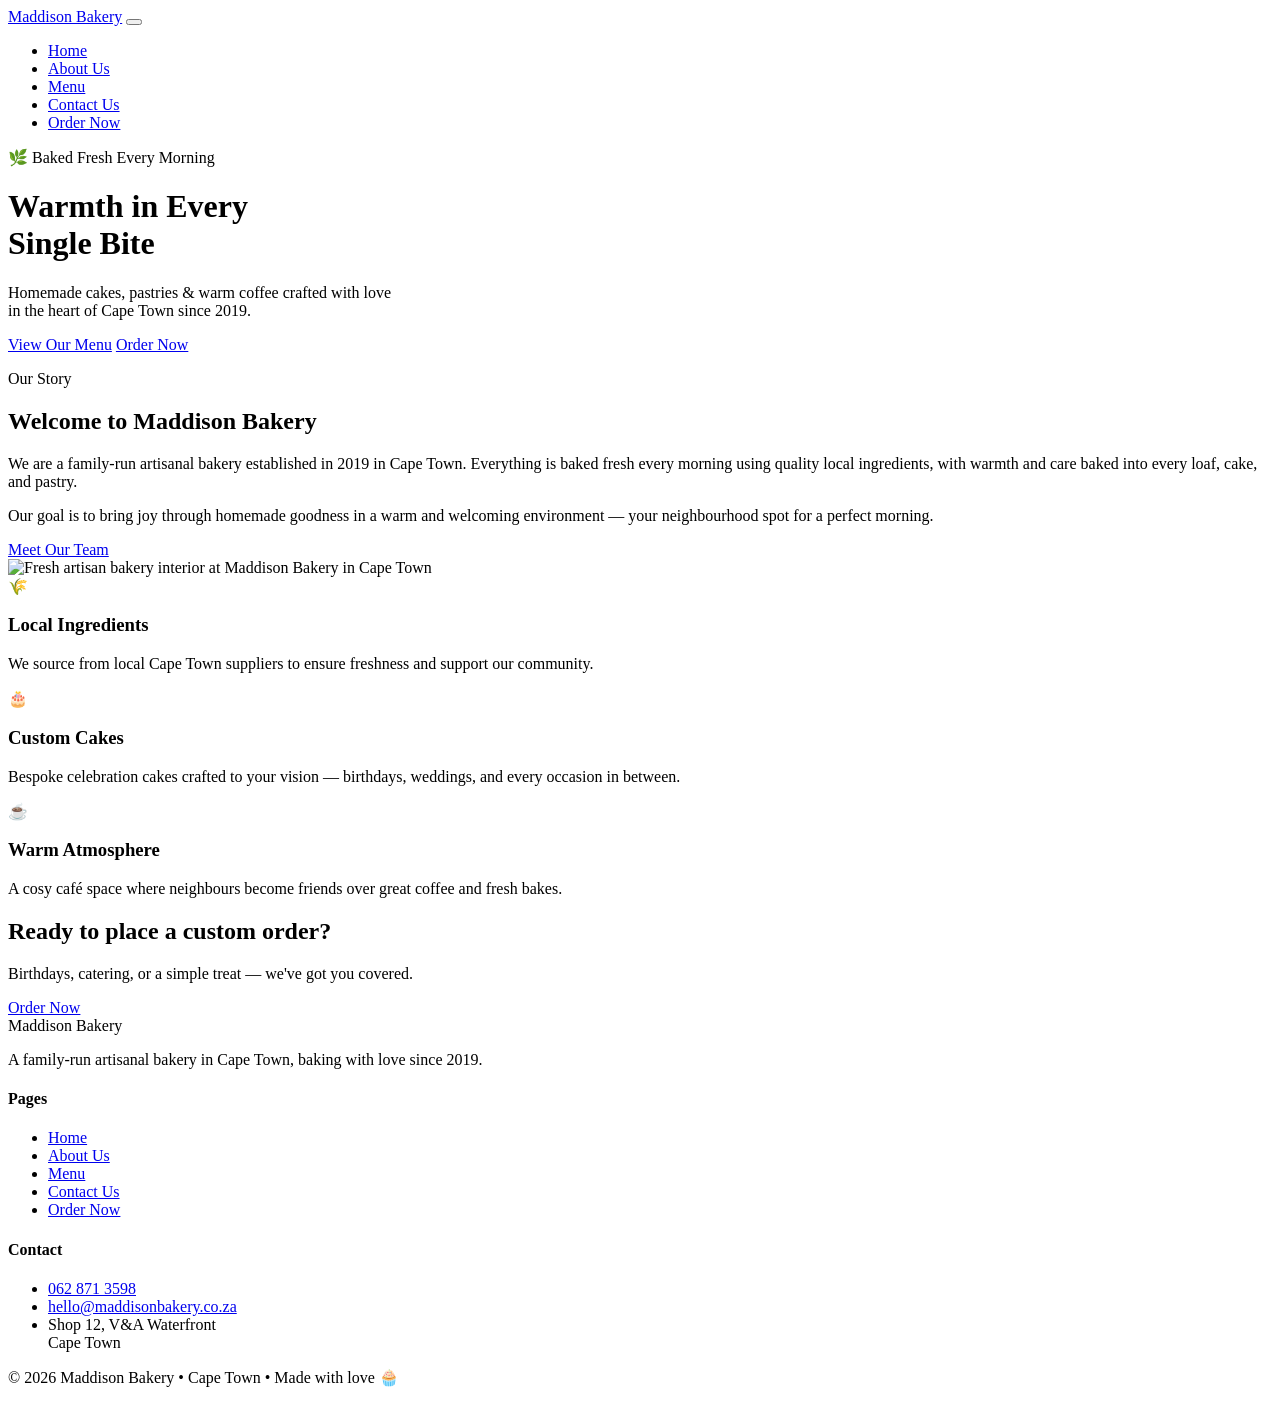
==== index.html @ f79c2243 "Add files via upload" ====
<!DOCTYPE html>
<html lang="en">
<head>
    <meta charset="UTF-8">
    <meta name="viewport" content="width=device-width, initial-scale=1.0">

    <meta name="description" content="Maddison Bakery is a family-run artisanal bakery in Cape Town offering fresh cakes, pastries, coffee and custom orders.">
    
    <meta name="keywords" content="Maddison Bakery, Cape Town bakery, artisan bakery, homemade cakes, pastries, cupcakes, fresh bread, coffee shop, custom cakes">
    <title>Maddison Bakery | Fresh Homemade Bakes — Cape Town</title>

    <link rel="stylesheet" href="css/style.css">
</head>
<body>

    <nav>
        <div class="nav-inner">
            <a href="index.html" class="nav-logo">Maddison <span>Bakery</span></a>
            <button 
                class="nav-toggle" 
                aria-label="Toggle navigation menu"
                aria-expanded="false">
                <span></span><span></span><span></span>
            </button>
            <ul class="nav-links">
                <li><a href="index.html" class="active">Home</a></li>
                <li><a href="about.html">About Us</a></li>
                <li><a href="menu.html">Menu</a></li>
                <li><a href="contact.html">Contact Us</a></li>
                <li class="nav-cta"><a href="order.html">Order Now</a></li>
            </ul>
        </div>
    </nav>

    <header class="hero">
        <div class="hero-content">
            <div class="hero-badge">🌿 Baked Fresh Every Morning</div>
            <h1>Warmth in Every<br>Single Bite</h1>
            <p>Homemade cakes, pastries &amp; warm coffee crafted with love<br>in the heart of Cape Town since 2019.</p>
            <div class="hero-btns">
                <a href="menu.html" class="btn btn-primary">View Our Menu</a>
                <a href="order.html" class="btn btn-outline">Order Now</a>
            </div>
        </div>
    </header>

    <main>
        <section class="section">
            <div class="container">
                <div class="welcome-grid">
                    <div class="welcome-text">
                        <p class="section-subtitle">Our Story</p>
                        <h2 class="section-title">Welcome to Maddison Bakery</h2>
                        <div class="divider"></div>
                        <p>We are a family-run artisanal bakery established in 2019 in Cape Town. Everything is baked fresh every morning using quality local ingredients, with warmth and care baked into every loaf, cake, and pastry.</p>
                        <p>Our goal is to bring joy through homemade goodness in a warm and welcoming environment — your neighbourhood spot for a perfect morning.</p>
                        <a href="about.html" class="btn btn-teal mt-12">Meet Our Team</a>
                    </div>
                    <div class="welcome-img">
                        <img
                           src="images/bakery-hero.jpg"
                           alt="Fresh artisan bakery interior at Maddison Bakery in Cape Town"
                           loading="lazy">
                    </div>
                </div>
            </div>
        </section>

        <div class="highlights">
            <div class="container">
                <div class="highlights-grid">
                    <div class="highlight-card">
                        <div class="highlight-icon">🌾</div>
                        <h3>Local Ingredients</h3>
                        <p>We source from local Cape Town suppliers to ensure freshness and support our community.</p>
                    </div>
                    <div class="highlight-card">
                        <div class="highlight-icon">🎂</div>
                        <h3>Custom Cakes</h3>
                        <p>Bespoke celebration cakes crafted to your vision — birthdays, weddings, and every occasion in between.</p>
                    </div>
                    <div class="highlight-card">
                        <div class="highlight-icon">☕</div>
                        <h3>Warm Atmosphere</h3>
                        <p>A cosy café space where neighbours become friends over great coffee and fresh bakes.</p>
                    </div>
                </div>
            </div>
        </div>

        <section class="cta-strip">
            <div class="container">
               <h2>Ready to place a custom order?</h2>
               <p>Birthdays, catering, or a simple treat — we've got you covered.</p>
                <a href="order.html" class="btn btn-primary">Order Now</a>
            </div>
        </section>
    </main>

    <footer>
        <div class="container">
            <div class="footer-inner">
                <div class="footer-brand">
                    <div class="nav-logo">Maddison <span class="footer-logo-accent">Bakery</span></div>
                    <p>A family-run artisanal bakery in Cape Town, baking with love since 2019.</p>
                </div>
                <div class="footer-col">
                    <h4>Pages</h4>
                    <ul>
                        <li><a href="index.html">Home</a></li>
                        <li><a href="about.html">About Us</a></li>
                        <li><a href="menu.html">Menu</a></li>
                        <li><a href="contact.html">Contact Us</a></li>
                        <li><a href="order.html">Order Now</a></li>
                    </ul>
                </div>
                <div class="footer-col">
                    <h4>Contact</h4>
                    <ul>
                        <li><a href="tel:0628713598">062 871 3598</a></li>
                        <li><a href="mailto:hello@maddisonbakery.co.za">hello@maddisonbakery.co.za</a></li>
                        <li><span class="footer-address">Shop 12, V&A Waterfront<br>Cape Town</span></li>
                    </ul>
                </div>
            </div>
            <div class="footer-bottom">
                <p>© 2026 Maddison Bakery • Cape Town • Made with love 🧁</p>
            </div>
        </div>
    </footer>
    <script src="js/script.js"></script>
</body>
</html>
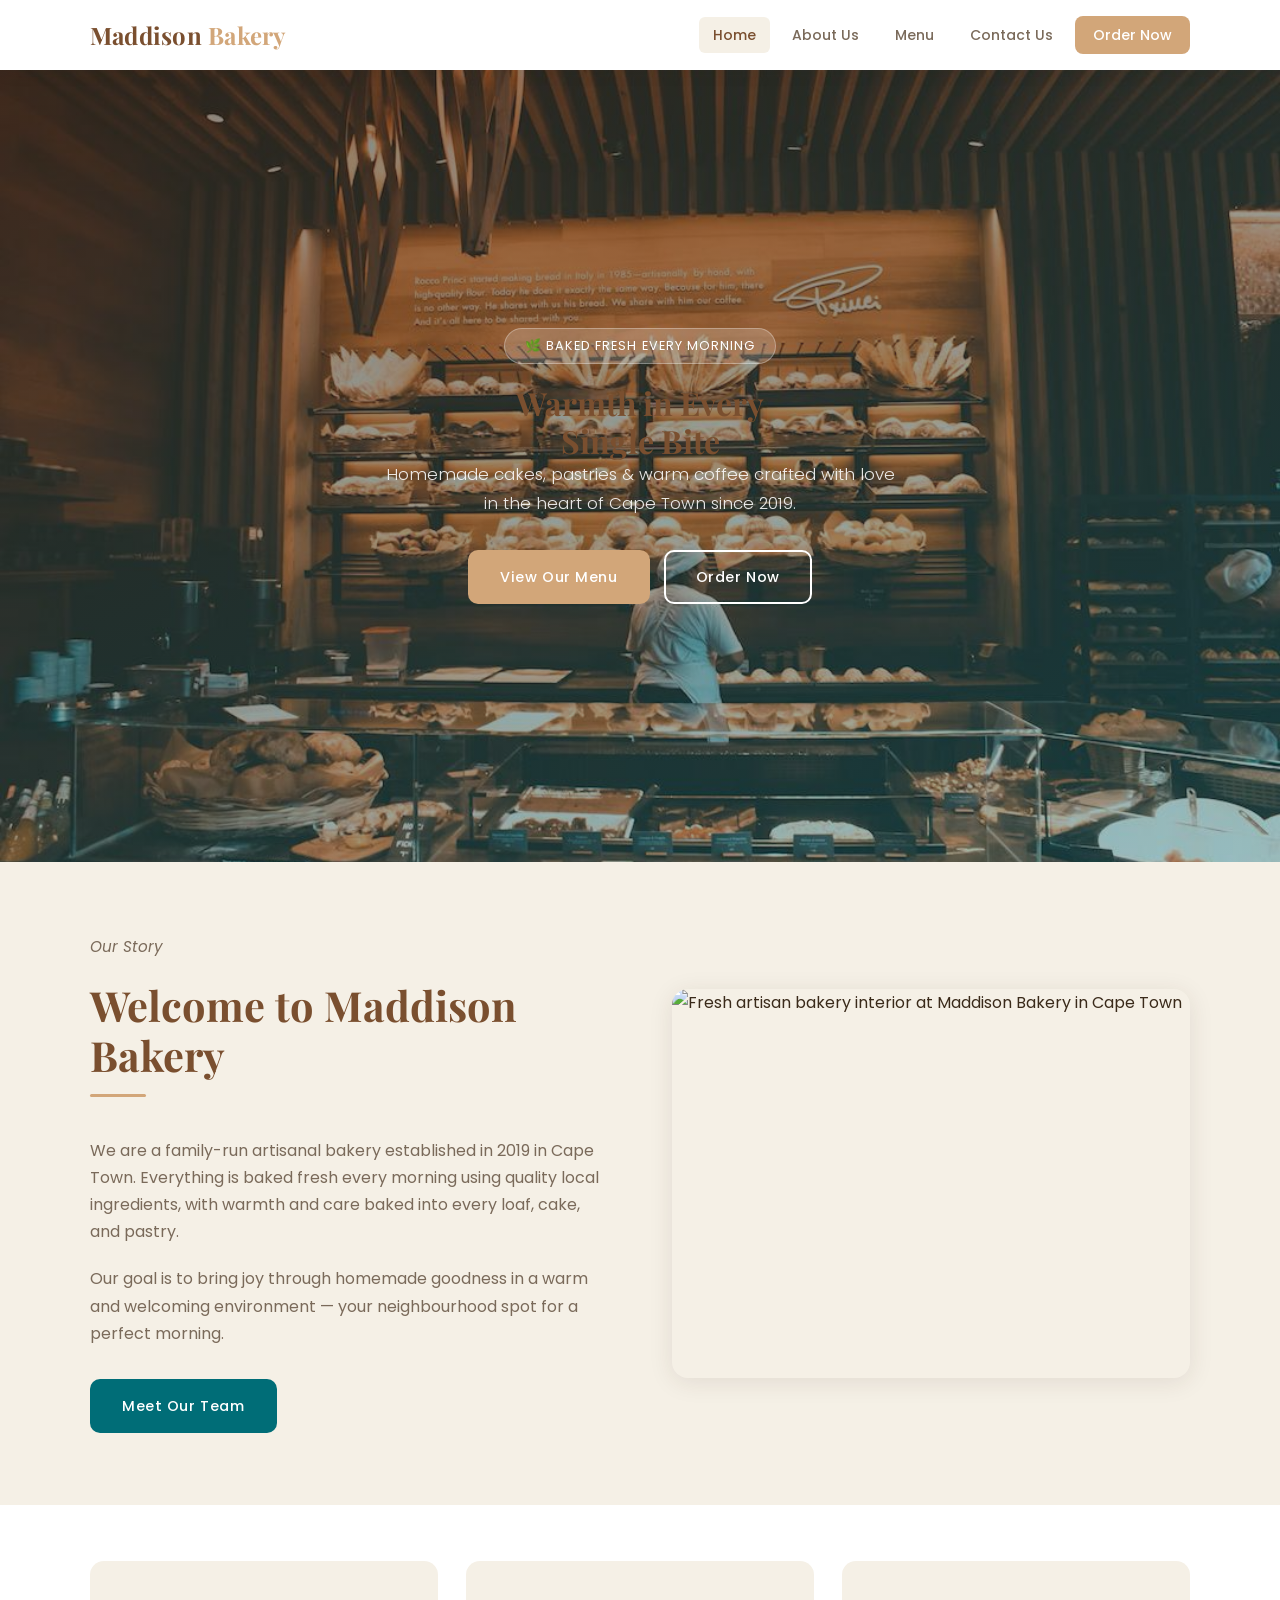
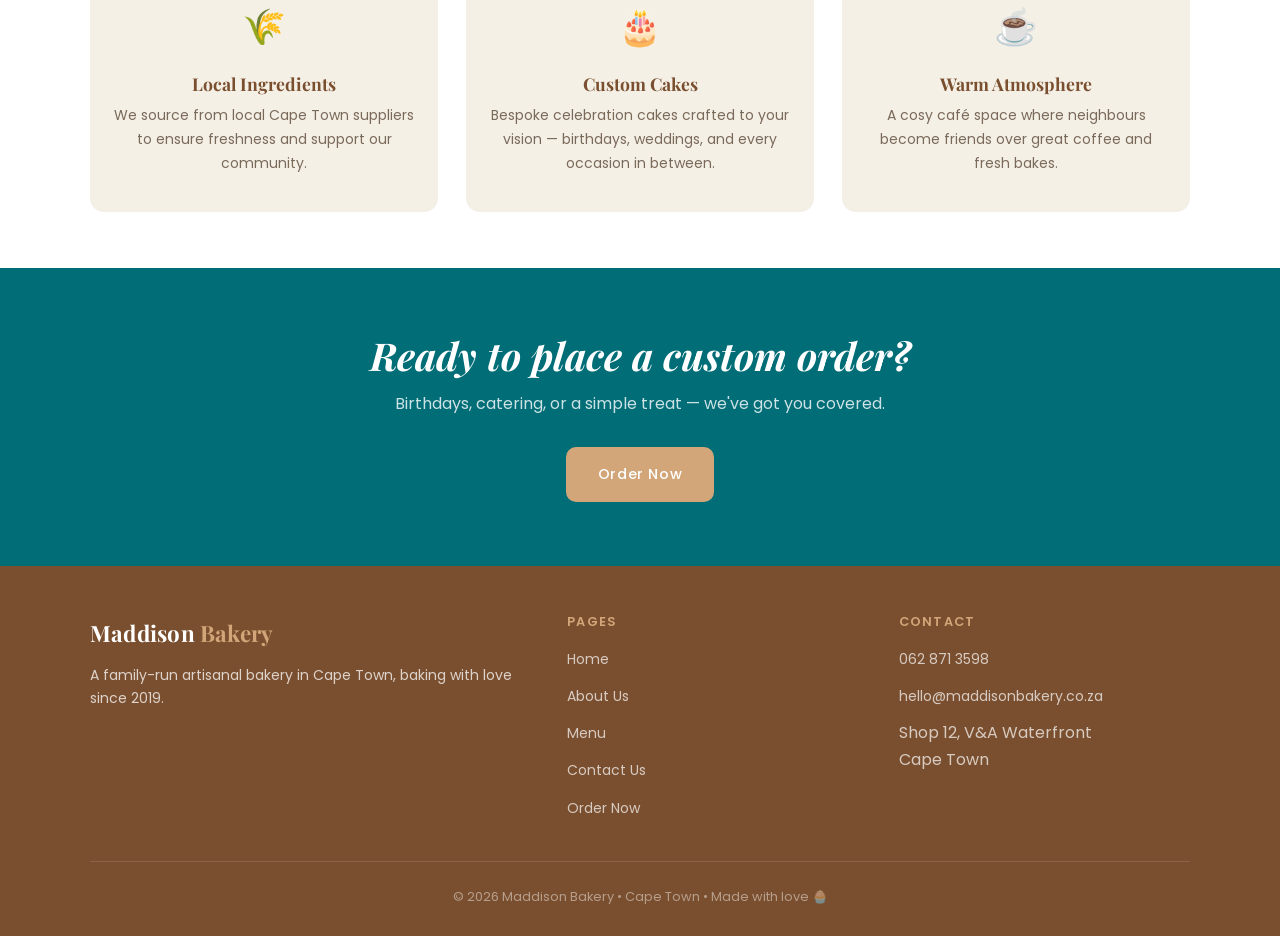
==== commit 5e3c4e65: "Add files via upload" ====
--- a/index.html
+++ b/index.html
@@ -9,7 +9,7 @@
     <meta name="keywords" content="Maddison Bakery, Cape Town bakery, artisan bakery, homemade cakes, pastries, cupcakes, fresh bread, coffee shop, custom cakes">
     <title>Maddison Bakery | Fresh Homemade Bakes — Cape Town</title>
 
-    <link rel="stylesheet" href="css/style.css">
+    <link rel="stylesheet" href="maddison-bakery/css/style.css">
 </head>
 <body>
 
@@ -128,6 +128,7 @@
             </div>
         </div>
     </footer>
-    <script src="js/script.js"></script>
+    <script src="maddison-bakery/js/script.js"></script>
+
 </body>
 </html>
--- a/maddison-bakery/css/style.css
+++ b/maddison-bakery/css/style.css
@@ -0,0 +1,619 @@
+@import url('https://fonts.googleapis.com/css2?family=Playfair+Display:ital,wght@0,400;0,600;0,700;1,400&family=Poppins:wght@300;400;500;600&display=swap');
+
+/* ── Reset & base ── */
+*, *::before, *::after {
+  box-sizing: border-box;
+  margin: 0;
+  padding: 0;
+}
+
+:root {
+  --caramel:  #D2A679;
+  --cream:    #F5F0E6;
+  --teal:     #006D77;
+  --teal-dark:#005560;
+  --brown:    #7A4F2F;
+  --text:     #3A2A1A;
+  --muted:    #7A6A5A;
+  --white:    #ffffff;
+  --radius:   10px;
+  --shadow:   0 4px 24px rgba(58,42,26,.10);
+  --transition: .25s ease;
+}
+
+html { scroll-behavior: smooth; }
+
+body {
+  font-family: 'Poppins', sans-serif;
+  background-color: var(--cream);
+  color: var(--text);
+  font-size: 16px;
+  line-height: 1.7;
+}
+
+img { display: block; max-width: 100%; }
+
+h1, h2, h3, h4 {
+  font-family: 'Playfair Display', serif;
+  color: var(--brown);
+  line-height: 1.2;
+}
+
+a { color: inherit; text-decoration: none; }
+
+/* ── Utility ── */
+.container {
+  width: min(1100px, 92%);
+  margin-inline: auto;
+}
+
+.section { padding: 72px 0; }
+
+.section-title {
+  font-size: clamp(1.9rem, 4vw, 2.6rem);
+  margin-bottom: 12px;
+  color: var(--brown);
+}
+
+.section-subtitle {
+  font-size: .95rem;
+  color: var(--muted);
+  margin-bottom: 48px;
+  font-style: italic;
+}
+
+.divider {
+  width: 56px; height: 3px;
+  background: var(--caramel);
+  border-radius: 2px;
+  margin: 14px 0 40px;
+}
+
+/* ── Buttons ── */
+.btn {
+  display: inline-block;
+  padding: 13px 30px;
+  border-radius: var(--radius);
+  font-family: 'Poppins', sans-serif;
+  font-weight: 500;
+  font-size: .9rem;
+  letter-spacing: .04em;
+  transition: var(--transition);
+  cursor: pointer;
+  border: 2px solid transparent;
+}
+
+.btn-primary {
+  background: var(--caramel);
+  color: var(--white);
+}
+.btn-primary:hover {
+  background: #bb8d5f;
+  transform: translateY(-2px);
+  box-shadow: 0 6px 18px rgba(210,166,121,.35);
+}
+
+.btn-outline {
+  background: transparent;
+  border-color: var(--white);
+  color: var(--white);
+}
+.btn-outline:hover {
+  background: var(--white);
+  color: var(--brown);
+  transform: translateY(-2px);
+}
+
+.btn-teal {
+  background: var(--teal);
+  color: var(--white);
+}
+.btn-teal:hover {
+  background: var(--teal-dark);
+  transform: translateY(-2px);
+  box-shadow: 0 6px 18px rgba(0,109,119,.30);
+}
+
+.btn:active,
+.form-submit-btn:active {
+  transform: scale(0.98);
+}
+
+a:focus,
+button:focus,
+input:focus,
+textarea:focus,
+select:focus {
+  outline: 2px solid var(--caramel);
+  outline-offset: 3px;
+}
+
+/* ── Navigation ── */
+nav {
+  position: sticky;
+  top: 0;
+  z-index: 100;
+  background: var(--white);
+  box-shadow: 0 2px 16px rgba(58,42,26,.08);
+  padding: 0 24px;
+}
+
+.nav-inner {
+  display: flex;
+  align-items: center;
+  justify-content: space-between;
+  height: 70px;
+  width: min(1100px, 100%);
+  margin-inline: auto;
+}
+
+.nav-logo {
+  font-family: 'Playfair Display', serif;
+  font-size: 1.5rem;
+  font-weight: 700;
+  color: var(--brown);
+  letter-spacing: .01em;
+}
+
+.nav-logo span { color: var(--caramel); }
+
+.nav-links {
+  display: flex;
+  gap: 8px;
+  list-style: none;
+  align-items: center;
+}
+
+.nav-links a {
+  padding: 8px 14px;
+  border-radius: 6px;
+  font-size: .875rem;
+  font-weight: 500;
+  color: var(--muted);
+  transition: var(--transition);
+}
+.nav-links a:hover, .nav-links a.active {
+  color: var(--brown);
+  background: var(--cream);
+}
+
+.nav-links .nav-cta a {
+  background: var(--caramel);
+  color: var(--white);
+  border-radius: 8px;
+  padding: 9px 18px;
+}
+.nav-links .nav-cta a:hover {
+  background: #bb8d5f;
+}
+
+/* ── Hamburger Menu ── */
+.nav-toggle {
+  display: none;
+  flex-direction: column;
+  gap: 5px;
+  background: none;
+  border: none;
+  cursor: pointer;
+  padding: 4px;
+}
+.nav-toggle span {
+  display: block;
+  width: 24px; height: 2px;
+  background: var(--brown);
+  border-radius: 2px;
+  transition: var(--transition);
+}
+
+/* ── Hero ── */
+.hero {
+  position: relative;
+  min-height: 88vh;
+  display: flex;
+  align-items: center;
+  justify-content: center;
+  text-align: center;
+  background-image: url('../images/bakery-hero.jpg');
+  background-size: cover;
+  background-position: center;
+  color: var(--white);
+  overflow: hidden;
+}
+
+.hero::before {
+  content: '';
+  position: absolute; inset: 0;
+  background: linear-gradient(160deg, rgba(58,42,26,.55) 0%, rgba(0,109,119,.35) 100%);
+}
+
+.hero-content {
+  position: relative;
+  z-index: 1;
+  max-width: 680px;
+  padding: 24px;
+  animation: fadeUp .9s ease both;
+}
+
+.hero-badge {
+  display: inline-block;
+  background: rgba(255,255,255,.18);
+  backdrop-filter: blur(6px);
+  border: 1px solid rgba(255,255,255,.3);
+  border-radius: 50px;
+  padding: 6px 20px;
+  font-size: .8rem;
+  letter-spacing: .08em;
+  text-transform: uppercase;
+  margin-bottom: 20px;
+}
+
+.hero h2 {
+  font-family: 'Playfair Display', serif;
+  font-size: clamp(2.6rem, 6vw, 4.2rem);
+  color: var(--white);
+  margin-bottom: 16px;
+  font-style: italic;
+}
+
+.hero p {
+  font-size: 1.05rem;
+  color: rgba(255,255,255,.88);
+  margin-bottom: 32px;
+  font-weight: 300;
+}
+
+.hero-btns { display: flex; gap: 14px; flex-wrap: wrap; justify-content: center; }
+
+/* ── Welcome / intro ── */
+.welcome-grid {
+  display: grid;
+  grid-template-columns: 1fr 1fr;
+  gap: 64px;
+  align-items: center;
+}
+
+.welcome-text .section-title { margin-bottom: 6px; }
+
+.welcome-text p { color: var(--muted); margin-bottom: 20px; }
+
+.welcome-img {
+  border-radius: 16px;
+  overflow: hidden;
+  box-shadow: var(--shadow);
+  aspect-ratio: 4/3;
+}
+.welcome-img img { width: 100%; height: 100%; object-fit: cover; }
+
+/* ── Highlights Section ── */
+.highlights {
+  background: var(--white);
+  padding: 56px 0;
+}
+.highlights-grid {
+  display: grid;
+  grid-template-columns: repeat(3, 1fr);
+  gap: 28px;
+  text-align: center;
+}
+.highlight-card {
+  padding: 36px 24px;
+  border-radius: 14px;
+  background: var(--cream);
+  transition: var(--transition);
+}
+.highlight-card:hover {
+  transform: translateY(-4px);
+  box-shadow: var(--shadow);
+}
+.highlight-icon {
+  font-size: 2.2rem;
+  margin-bottom: 16px;
+}
+.highlight-card h3 {
+  font-size: 1.1rem;
+  margin-bottom: 10px;
+  color: var(--brown);
+}
+.highlight-card p { font-size: .875rem; color: var(--muted); }
+
+/* ── About page ── */
+.about-hero {
+  background: var(--teal);
+  color: var(--white);
+  padding: 80px 0 56px;
+  text-align: center;
+}
+.about-hero h2 {
+  color: var(--white);
+  font-size: clamp(2rem, 5vw, 3rem);
+  font-style: italic;
+  margin-bottom: 12px;
+}
+.about-hero p { color: rgba(255,255,255,.82); font-size: 1rem; }
+
+.about-grid {
+  display: grid;
+  grid-template-columns: 1fr 1fr;
+  gap: 56px;
+  align-items: center;
+}
+.about-img {
+  border-radius: 16px;
+  overflow: hidden;
+  box-shadow: var(--shadow);
+  aspect-ratio: 4/5;
+}
+.about-img img { width: 100%; height: 100%; object-fit: cover; }
+
+.about-text p { color: var(--muted); margin-bottom: 16px; }
+
+.values-grid {
+  display: grid;
+  grid-template-columns: repeat(2, 1fr);
+  gap: 20px;
+  margin-top: 28px;
+}
+.value-item {
+  background: var(--white);
+  border-radius: 10px;
+  padding: 20px;
+  border-left: 4px solid var(--caramel);
+}
+.value-item h4 { font-size: 1rem; margin-bottom: 6px; color: var(--brown); }
+.value-item p  { font-size: .85rem; color: var(--muted); }
+
+/* ── Team Section ── */
+.team-strip {
+  background: var(--teal);
+  color: var(--white);
+  padding: 56px 0;
+  text-align: center;
+}
+.team-strip .section-title { color: var(--white); }
+.team-strip .divider { background: rgba(255,255,255,.5); margin-inline: auto; }
+.team-strip p { color: rgba(255,255,255,.82); max-width: 560px; margin-inline: auto; }
+
+/* ── Menu page ── */
+.menu-hero {
+  background: linear-gradient(135deg, var(--cream) 0%, #ede6d5 100%);
+  padding: 64px 0 48px;
+  text-align: center;
+  border-bottom: 1px solid rgba(210,166,121,.25);
+}
+
+.menu-note {
+  display: inline-block;
+  background: var(--teal);
+  color: var(--white);
+  border-radius: 8px;
+  padding: 10px 22px;
+  font-size: .85rem;
+  margin-top: 24px;
+}
+
+.menu-grid {
+  display: grid;
+  grid-template-columns: repeat(auto-fill, minmax(280px, 1fr));
+  gap: 28px;
+  margin-top: 40px;
+}
+
+.menu-card {
+  background: var(--white);
+  border-radius: 14px;
+  overflow: hidden;
+  box-shadow: 0 2px 12px rgba(58,42,26,.08);
+  transition: var(--transition);
+}
+.menu-card:hover {
+  transform: translateY(-5px);
+  box-shadow: 0 10px 30px rgba(58,42,26,.14);
+}
+.menu-card-img {
+  aspect-ratio: 4/3;
+  overflow: hidden;
+  background: #ede6d5;
+}
+.menu-card-img img { width: 100%; height: 100%; object-fit: cover; transition: .4s ease; }
+.menu-card:hover .menu-card-img img { transform: scale(1.05); }
+
+.menu-card-body { padding: 20px 22px; }
+.menu-card-body h3 { font-size: 1.1rem; margin-bottom: 6px; color: var(--brown); }
+.menu-card-body p  { font-size: .85rem; color: var(--muted); margin-bottom: 14px; }
+.menu-price {
+  font-family: 'Playfair Display', serif;
+  font-size: 1.15rem;
+  font-weight: 600;
+  color: var(--teal);
+}
+
+.divider-center { margin-inline: auto; }
+.menu-hero-text { color: var(--muted); max-width: 520px; margin-inline: auto; }
+.menu-note-link { color: rgba(255,255,255,.9); text-decoration: underline; }
+.menu-section-heading { font-size: 1.5rem; margin-bottom: 8px; color: var(--brown); }
+
+.custom-order-card {
+  background: var(--teal);
+  display: flex;
+  flex-direction: column;
+  justify-content: center;
+  align-items: center;
+  text-align: center;
+  padding: 36px 24px;
+  min-height: 260px;
+}
+.custom-order-card .custom-order-icon { font-size: 2.5rem; margin-bottom: 14px; }
+.custom-order-card h3 { color: var(--white); margin-bottom: 10px; }
+.custom-order-card p { color: rgba(255,255,255,.8); font-size: .875rem; margin-bottom: 22px; }
+
+/* ── Contact page ── */
+.contact-hero {
+  background: var(--teal);
+  color: var(--white);
+  padding: 72px 0 56px;
+  text-align: center;
+}
+.contact-hero h2 { color: var(--white); font-style: italic; font-size: clamp(1.8rem, 4vw, 2.8rem); margin-bottom: 10px; }
+.contact-hero p  { color: rgba(255,255,255,.82); }
+.contact-layout { display: grid; grid-template-columns: 1fr 1.4fr; gap: 52px; align-items: start; }
+.contact-info h3 { margin-bottom: 20px; font-size: 1.25rem; }
+
+.info-item { display: flex; gap: 14px; align-items: flex-start; margin-bottom: 22px; }
+.info-icon {
+  width: 42px; height: 42px;
+  border-radius: 10px;
+  background: var(--cream);
+  display: flex; align-items: center; justify-content: center;
+  font-size: 1.1rem;
+  flex-shrink: 0;
+}
+.info-text strong { display: block; font-weight: 600; color: var(--brown); margin-bottom: 2px; }
+.info-text span   { font-size: .875rem; color: var(--muted); }
+
+.map-wrap { border-radius: 12px; overflow: hidden; margin-top: 28px; box-shadow: var(--shadow); }
+.map-wrap iframe { display: block; width: 100%; }
+.contact-link { color: var(--muted); }
+.contact-link:hover { color: var(--brown); text-decoration: underline; }
+.contact-map { border: 0; }
+
+/* ── Forms ── */
+.form-card { background: var(--white); border-radius: 16px; padding: 40px; box-shadow: var(--shadow); }
+.form-card h3 { margin-bottom: 28px; font-size: 1.3rem; }
+.form-group { margin-bottom: 20px; position: relative; }
+.form-group label {
+  display: block;
+  font-size: .85rem;
+  font-weight: 600;
+  color: var(--brown);
+  margin-bottom: 7px;
+  letter-spacing: .02em;
+}
+.form-group input,
+.form-group textarea,
+.form-group select {
+  width: 100%;
+  padding: 12px 16px;
+  border: 2px solid #e8e0d4;
+  border-radius: 8px;
+  font-family: 'Poppins', sans-serif;
+  font-size: .9rem;
+  color: var(--text);
+  background: var(--cream);
+  transition: var(--transition);
+  outline: none;
+  appearance: none;
+}
+.form-group input:focus,
+.form-group textarea:focus,
+.form-group select:focus {
+  border-color: var(--caramel);
+  background: var(--white);
+  box-shadow: 0 0 0 3px rgba(210,166,121,.18);
+}
+.form-group textarea { resize: vertical; min-height: 130px; }
+.form-group select { cursor: pointer; background-image: url("data:image/svg+xml;utf8,<svg xmlns='http://www.w3.org/2000/svg' width='12' height='12' fill='%237A4F2F'><path d='M0 3h12l-6 6z'/></svg>"); background-repeat: no-repeat; background-position: right 16px center; padding-right: 40px; }
+.form-row { display: grid; grid-template-columns: 1fr 1fr; gap: 18px; }
+
+/* ── Order Page Utilities ── */
+.order-hero {
+  background: linear-gradient(135deg, var(--brown) 0%, #4a2a10 100%);
+  color: var(--white);
+  padding: 72px 0 56px;
+  text-align: center;
+}
+.order-hero h2 { color: var(--white); font-style: italic; font-size: clamp(1.8rem, 4vw, 2.8rem); margin-bottom: 10px; }
+.order-hero p  { color: rgba(255,255,255,.8); }
+.order-layout { display: grid; grid-template-columns: 1.5fr 1fr; gap: 52px; align-items: start; }
+
+.order-aside { background: var(--teal); color: var(--white); border-radius: 16px; padding: 36px 28px; }
+.order-aside h3 { color: var(--white); margin-bottom: 18px; font-size: 1.1rem; }
+.order-aside ul { list-style: none; }
+.order-aside ul li {
+  display: flex;
+  align-items: center;
+  gap: 10px;
+  padding: 10px 0;
+  border-bottom: 1px solid rgba(255,255,255,.15);
+  font-size: .875rem;
+  color: rgba(255,255,255,.88);
+}
+.order-aside ul li:last-child { border-bottom: none; }
+.order-aside ul li::before { content: '✓'; color: var(--caramel); font-weight: 700; }
+
+/* ── Footer ── */
+footer { background: var(--brown); color: rgba(255,255,255,.75); padding: 48px 0 28px; }
+.footer-inner { display: grid; grid-template-columns: 1.5fr 1fr 1fr; gap: 40px; margin-bottom: 40px; }
+.footer-brand .nav-logo { color: var(--white); font-size: 1.4rem; }
+.footer-brand p { font-size: .875rem; margin-top: 12px; line-height: 1.7; }
+.footer-col h4 { font-family: 'Poppins', sans-serif; font-size: .8rem; text-transform: uppercase; letter-spacing: .1em; color: var(--caramel); margin-bottom: 16px; font-weight: 600; }
+.footer-col ul { list-style: none; }
+.footer-col ul li + li { margin-top: 10px; }
+.footer-col ul li a { font-size: .875rem; color: rgba(255,255,255,.7); transition: var(--transition); }
+.footer-col ul li a:hover { color: var(--white); }
+.footer-bottom { border-top: 1px solid rgba(255,255,255,.12); padding-top: 24px; text-align: center; font-size: .8rem; color: rgba(255,255,255,.45); }
+
+/* ── Animations ── */
+@keyframes fadeUp {
+  from { opacity: 0; transform: translateY(28px); }
+  to   { opacity: 1; transform: translateY(0); }
+}
+
+.mt-12 { margin-top: 12px; }
+.mt-28 { margin-top: 28px; }
+.cta-strip { background: var(--teal); text-align: center; padding: 64px 0; }
+.cta-strip h2 { color: var(--white); font-style: italic; font-size: clamp(1.6rem, 4vw, 2.4rem); margin-bottom: 12px; }
+.cta-strip p { color: rgba(255,255,255,.8); margin-bottom: 30px; }
+.footer-brand .footer-logo-accent { color: var(--caramel); }
+.footer-address { color: rgba(255,255,255,.7); }
+
+.order-submit-btn { width: 100%; text-align: center; padding: 15px; border:none; background:var(--caramel); color:var(--white); border-radius:8px; font-weight:600; cursor:pointer; }
+.order-note { text-align: center; font-size: .8rem; color: var(--muted); margin-top: 14px; }
+.order-contact-card { background: var(--white); border-radius: 16px; padding: 28px; margin-top: 24px; box-shadow: var(--shadow); }
+.order-contact-heading { font-size: 1.1rem; margin-bottom: 14px; color: var(--brown); }
+.order-contact-text { font-size: .875rem; color: var(--muted); margin-bottom: 16px; }
+.order-contact-btn { display: block; text-align: center; margin-bottom: 10px; }
+.order-email-btn { display: block; width: 100%; text-align: center; border: 2px solid var(--caramel); background: var(--white); color: var(--brown); margin-top: 10px; padding: 13px 20px; border-radius: 10px; }
+.order-email-btn:hover { background: var(--caramel); color: var(--white); }
+
+/* ── Responsive Media Queries ── */
+@media (max-width: 900px) {
+  .welcome-grid, .about-grid, .contact-layout, .order-layout { grid-template-columns: 1fr; }
+  .footer-inner { grid-template-columns: 1fr 1fr; }
+  .highlights-grid { grid-template-columns: 1fr 1fr; }
+  .nav-links { gap: 10px; }
+  .nav-links a { font-size: 0.9rem; padding: 8px 10px; }
+}
+
+@media (max-width: 768px) {
+  .nav-links { display: none; flex-direction: column; position: absolute; top: 70px; left: 0; right: 0; background: var(--white); padding: 20px 24px 28px; box-shadow: 0 8px 20px rgba(58,42,26,.12); gap: 4px; }
+  .nav-links.open { display: flex; }
+  .nav-toggle { display: flex; }
+  .nav-logo { font-size: 1.25rem; }
+  .nav-links a { display: block; text-align: center; width: 100%; }
+  .nav-links .nav-cta a { width: fit-content; margin: 8px auto 0; }
+  .highlights-grid, .footer-inner, .values-grid, .form-row { grid-template-columns: 1fr; }
+  .section { padding: 52px 0; }
+  .form-card { padding: 28px 20px; }
+  .hero-btns { flex-direction: column; align-items: center; }
+  .about-hero, .contact-hero, .order-hero, .menu-hero { padding: 48px 0 36px; }
+  .about-hero h2, .contact-hero h2, .order-hero h2 { font-size: 2rem; }
+  .about-hero p, .contact-hero p, .order-hero p { font-size: 0.9rem; }
+}
+
+/*── PART 3: NEW FUNCTIONAL MATRIX OVERLAYS ── */
+
+.lightbox { display: none; position: fixed; z-index: 9999; inset: 0; background: rgba(0, 0, 0, 0.9); justify-content: center; align-items: center; }
+.lightbox.show { display: flex; }
+.lightbox-img { max-width: 90%; max-height: 85%; border-radius: 12px; animation: fadeUp 0.3s ease; }
+.lightbox-close { position: absolute; top: 20px; right: 30px; color: white; font-size: 40px; cursor: pointer; }
+
+.order-success { display: none; margin-top: 20px; padding: 20px; background: #e8f8ef; border: 1px solid #7ac29a; border-radius: 10px; text-align: center; }
+.order-success.show { display: block; animation: fadeUp 0.4s ease; }
+
+/* Custom field validation notification tokens */
+.field-error-msg { display: none; color: #c94b4b; font-size: 0.75rem; font-weight: 500; margin-top: 5px; animation: fadeUp 0.25s ease both; }
+.input-field-error { border-color: #c94b4b !important; background-color: #fff5f5 !important; }
+.form-success { display: none; text-align: center; }
+.form-success.visible { display: block; animation: fadeUp 0.4s ease both; }
+.search-message { font-size: 0.85rem; color: var(--muted); font-style: italic; margin-top: 8px; }
+.menu-search-box { margin-bottom: 32px; background: var(--white); padding: 20px; border-radius: 12px; box-shadow: 0 2px 12px rgba(58,42,26,.04); }
